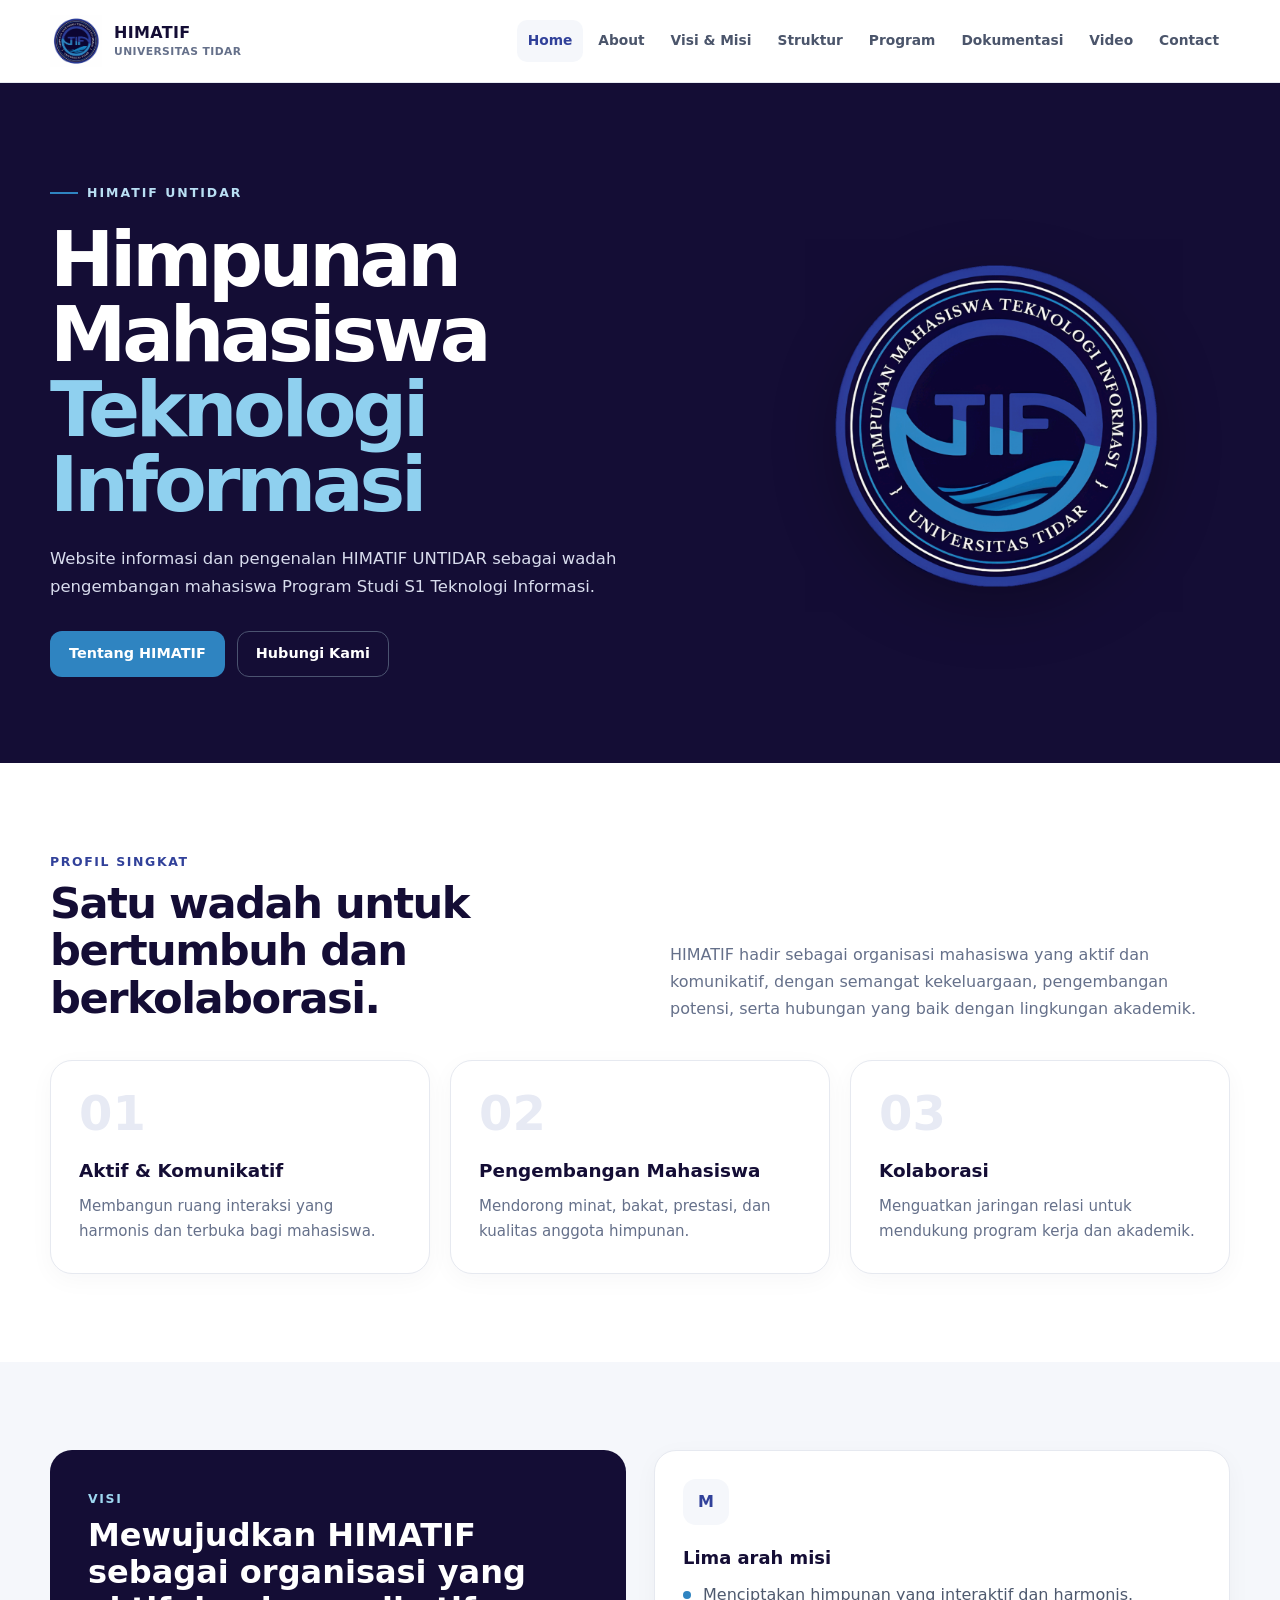
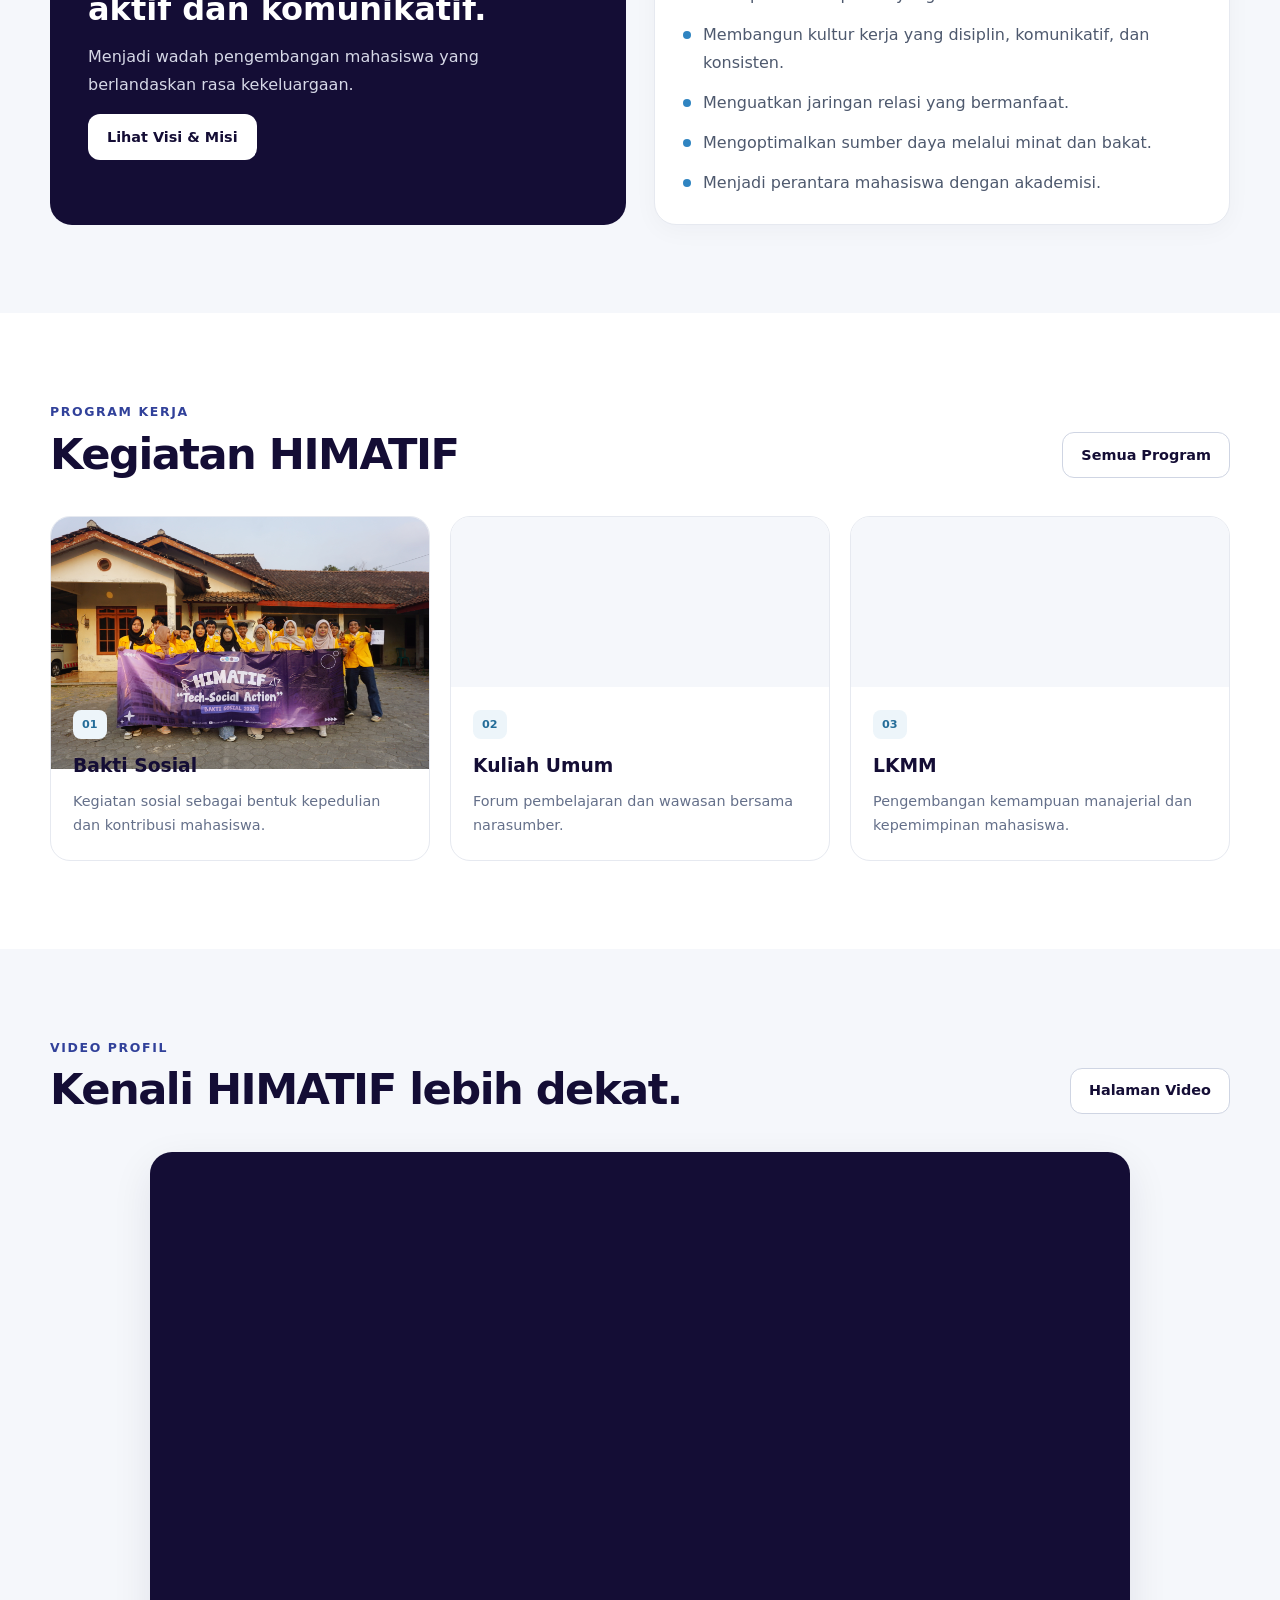
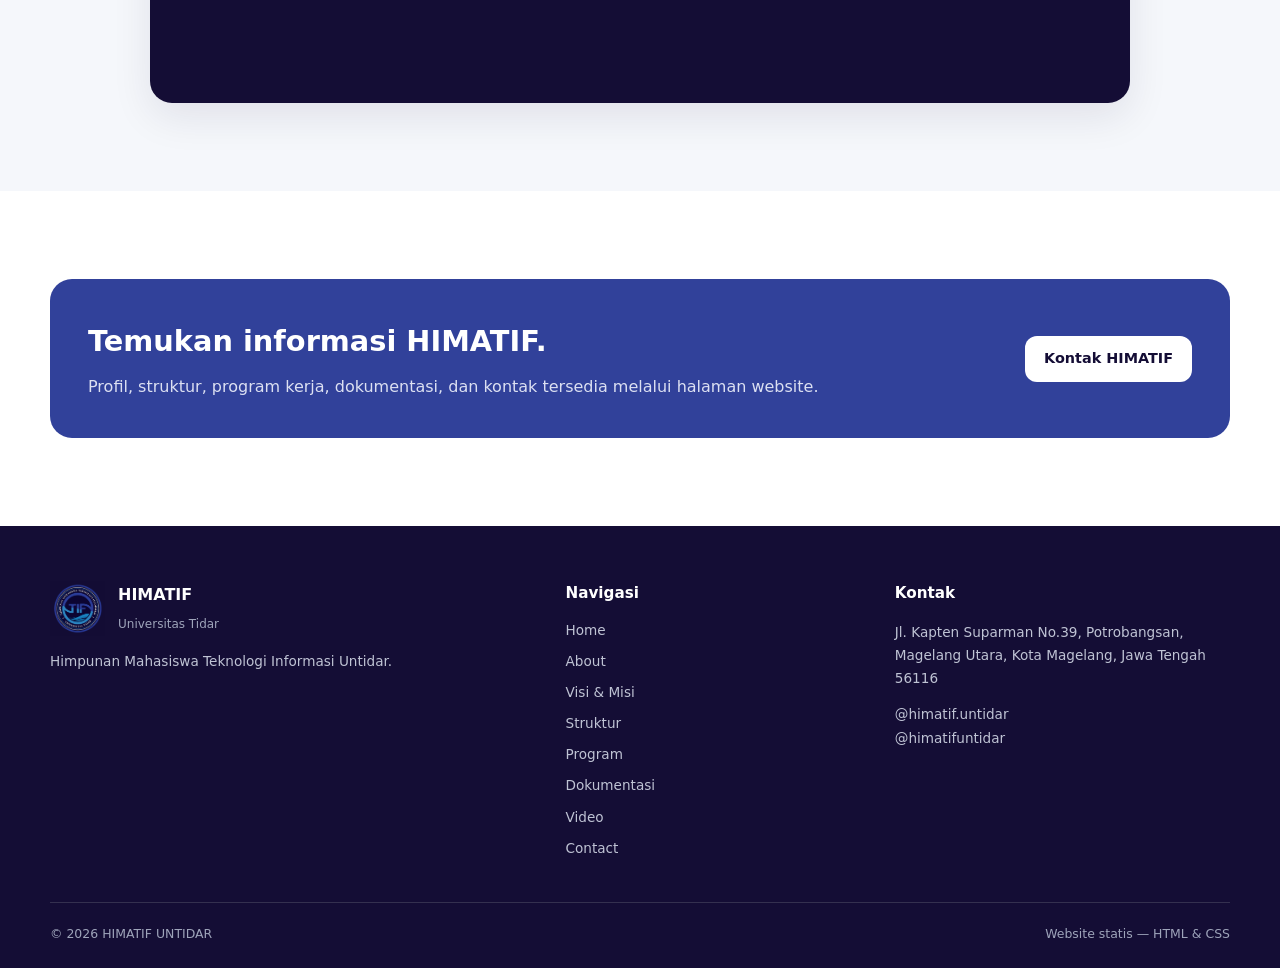
==== index.html @ 5929dac0 "first commit" ====
<!doctype html>
<html lang="id">
  <head>
    <meta charset="utf-8" />
    <meta name="viewport" content="width=device-width, initial-scale=1" />
    <meta
      name="description"
      content="HIMATIF UNTIDAR — Himpunan Mahasiswa Teknologi Informasi"
    />
    <title>HIMATIF UNTIDAR — Himpunan Mahasiswa Teknologi Informasi</title>
    <link rel="stylesheet" href="style.css" />
  </head>

  <body>
    <header class="site-header">
      <div class="container navbar">
        <a class="brand" href="index.html" aria-label="HIMATIF UNTIDAR">
          <img src="assets/img/14. LOGO HIMATIF.png" alt="Logo HIMATIF" />
          <div class="brand-title">HIMATIF<small>UNIVERSITAS TIDAR</small></div>
        </a>
        <button class="nav-toggle" type="button" aria-label="Buka navigasi">
          MENU
        </button>
        <nav class="nav" aria-label="Navigasi utama">
          <a class="active" href="index.html">Home</a>
          <a class="" href="about.html">About</a>
          <a class="" href="visi-misi.html">Visi & Misi</a>
          <a class="" href="struktur.html">Struktur</a>
          <a class="" href="program.html">Program</a>
          <a class="" href="dokumentasi.html">Dokumentasi</a>
          <a class="" href="video.html">Video</a>
          <a class="" href="contact.html">Contact</a>
        </nav>
      </div>
    </header>
    <main>
      <section class="hero">
        <div class="container hero-grid">
          <div>
            <div class="eyebrow">HIMATIF UNTIDAR</div>
            <h1>Himpunan Mahasiswa <span>Teknologi Informasi</span></h1>
            <p>
              Website informasi dan pengenalan HIMATIF UNTIDAR sebagai wadah
              pengembangan mahasiswa Program Studi S1 Teknologi Informasi.
            </p>
            <div class="hero-actions">
              <a class="btn btn-primary" href="about.html">Tentang HIMATIF</a>
              <a class="btn btn-outline-light" href="contact.html"
                >Hubungi Kami</a
              >
            </div>
          </div>
          <div class="hero-logo">
            <img
              src="assets/img/14. LOGO HIMATIF.png"
              alt="Logo HIMATIF UNTIDAR"
            />
          </div>
        </div>
      </section>

      <section class="section">
        <div class="container">
          <div class="section-head">
            <div>
              <div class="kicker">Profil Singkat</div>
              <h2>Satu wadah untuk bertumbuh dan berkolaborasi.</h2>
            </div>
            <p>
              HIMATIF hadir sebagai organisasi mahasiswa yang aktif dan
              komunikatif, dengan semangat kekeluargaan, pengembangan potensi,
              serta hubungan yang baik dengan lingkungan akademik.
            </p>
          </div>
          <div class="cards">
            <article class="card number-card">
              <div class="num">01</div>
              <strong>Aktif & Komunikatif</strong>
              <p>
                Membangun ruang interaksi yang harmonis dan terbuka bagi
                mahasiswa.
              </p>
            </article>
            <article class="card number-card">
              <div class="num">02</div>
              <strong>Pengembangan Mahasiswa</strong>
              <p>
                Mendorong minat, bakat, prestasi, dan kualitas anggota himpunan.
              </p>
            </article>
            <article class="card number-card">
              <div class="num">03</div>
              <strong>Kolaborasi</strong>
              <p>
                Menguatkan jaringan relasi untuk mendukung program kerja dan
                akademik.
              </p>
            </article>
          </div>
        </div>
      </section>

      <section class="section section-alt">
        <div class="container split">
          <div class="info-panel">
            <div class="kicker" style="color: #9ed7f0">Visi</div>
            <h2>
              Mewujudkan HIMATIF sebagai organisasi yang aktif dan komunikatif.
            </h2>
            <p>
              Menjadi wadah pengembangan mahasiswa yang berlandaskan rasa
              kekeluargaan.
            </p>
            <a class="btn btn-light" href="visi-misi.html">Lihat Visi & Misi</a>
          </div>
          <div class="card">
            <div class="icon-box">M</div>
            <h3>Lima arah misi</h3>
            <ul class="list">
              <li>Menciptakan himpunan yang interaktif dan harmonis.</li>
              <li>
                Membangun kultur kerja yang disiplin, komunikatif, dan
                konsisten.
              </li>
              <li>Menguatkan jaringan relasi yang bermanfaat.</li>
              <li>Mengoptimalkan sumber daya melalui minat dan bakat.</li>
              <li>Menjadi perantara mahasiswa dengan akademisi.</li>
            </ul>
          </div>
        </div>
      </section>

      <section class="section">
        <div class="container">
          <div class="section-head">
            <div>
              <div class="kicker">Program Kerja</div>
              <h2>Kegiatan HIMATIF</h2>
            </div>
            <a class="btn btn-outline" href="program.html">Semua Program</a>
          </div>
          <div class="program-grid">
            <article class="program-card">
              <div class="thumb">
                <img src="assets/img/Bakti Sosial.JPG" alt="" />
              </div>
              <div class="content">
                <span class="tag">01</span>
                <h3>Bakti Sosial</h3>
                <p>
                  Kegiatan sosial sebagai bentuk kepedulian dan kontribusi
                  mahasiswa.
                </p>
              </div>
            </article>
            <article class="program-card">
              <div class="thumb">
                <img src="assets/img/Kuliah_Umum.HEIC" alt="" />
              </div>
              <div class="content">
                <span class="tag">02</span>
                <h3>Kuliah Umum</h3>
                <p>Forum pembelajaran dan wawasan bersama narasumber.</p>
              </div>
            </article>
            <article class="program-card">
              <div class="thumb">
                <img src="assets/img/LKMM.JPG" alt="" />
              </div>
              <div class="content">
                <span class="tag">03</span>
                <h3>LKMM</h3>
                <p>
                  Pengembangan kemampuan manajerial dan kepemimpinan mahasiswa.
                </p>
              </div>
            </article>
          </div>
        </div>
      </section>

      <section class="section section-alt">
        <div class="container">
          <div class="section-head">
            <div>
              <div class="kicker">Video Profil</div>
              <h2>Kenali HIMATIF lebih dekat.</h2>
            </div>
            <a class="btn btn-outline" href="video.html">Halaman Video</a>
          </div>
          <div class="video-wrap">
            <iframe
              src="https://www.youtube.com/embed/tk6v4YH3vF4"
              title="Video Profil HIMATIF UNTIDAR"
              allowfullscreen
              loading="lazy"
            ></iframe>
          </div>
        </div>
      </section>

      <section class="section">
        <div class="container">
          <div class="cta">
            <div>
              <h2>Temukan informasi HIMATIF.</h2>
              <p>
                Profil, struktur, program kerja, dokumentasi, dan kontak
                tersedia melalui halaman website.
              </p>
            </div>
            <a class="btn btn-light" href="contact.html">Kontak HIMATIF</a>
          </div>
        </div>
      </section>
    </main>
    <footer class="footer">
      <div class="container">
        <div class="footer-grid">
          <div>
            <div class="footer-brand">
              <img src="assets/img/14. LOGO HIMATIF.png" alt="Logo HIMATIF" />
              <div>
                <strong>HIMATIF</strong><br /><span
                  style="color: #9ea4ba; font-size: 0.75rem"
                  >Universitas Tidar</span
                >
              </div>
            </div>
            <p>Himpunan Mahasiswa Teknologi Informasi Untidar.</p>
          </div>
          <div>
            <h3>Navigasi</h3>
            <div class="footer-nav">
              <a href="index.html">Home</a><a href="about.html">About</a
              ><a href="visi-misi.html">Visi & Misi</a
              ><a href="struktur.html">Struktur</a
              ><a href="program.html">Program</a
              ><a href="dokumentasi.html">Dokumentasi</a
              ><a href="video.html">Video</a>
              <a href="contact.html">Contact</a>
            </div>
          </div>
          <div>
            <h3>Kontak</h3>
            <p>
              Jl. Kapten Suparman No.39, Potrobangsan, Magelang Utara, Kota
              Magelang, Jawa Tengah 56116
            </p>
            <p>
              <a
                href="https://instagram.com/himatif.untidar"
                target="_blank"
                rel="noopener"
                >@himatif.untidar</a
              ><br /><a
                href="https://www.youtube.com/@himatifuntidar"
                target="_blank"
                rel="noopener"
                >@himatifuntidar</a
              >
            </p>
          </div>
        </div>
        <div class="footer-bottom">
          <span>© 2026 HIMATIF UNTIDAR</span
          ><span>Website statis — HTML & CSS</span>
        </div>
      </div>
    </footer>
  </body>
</html>
---- style.css ----
:root{
  --navy:#140d35;
  --navy-2:#1b1545;
  --sapphire:#31419a;
  --magenta-blue:#5a52b3;
  --bright-blue:#2f84c1;
  --white:#ffffff;
  --ink:#172033;
  --muted:#65708a;
  --line:#e6e9f0;
  --soft:#f5f7fb;
  --radius:22px;
  --shadow:0 14px 40px rgba(20,13,53,.09);
  --max:1180px;
}
*{box-sizing:border-box}
html{scroll-behavior:smooth}
body{
  margin:0;
  font-family:Inter,ui-sans-serif,system-ui,-apple-system,BlinkMacSystemFont,"Segoe UI",sans-serif;
  color:var(--ink);
  background:var(--white);
  line-height:1.7;
}
img{max-width:100%;display:block}
a{color:inherit;text-decoration:none}
.container{width:min(var(--max),calc(100% - 40px));margin:auto}
.site-header{
  position:sticky;top:0;z-index:20;
  background:rgba(255,255,255,.97);
  border-bottom:1px solid var(--line);
}
.navbar{
  min-height:82px;display:flex;align-items:center;justify-content:space-between;gap:24px;
}
.brand{display:flex;align-items:center;gap:12px;min-width:max-content}
.brand img{width:52px;height:52px;object-fit:contain}
.brand-title{font-weight:800;letter-spacing:.02em;color:var(--navy);line-height:1.15}
.brand-title small{display:block;font-size:.67rem;font-weight:600;color:var(--muted);margin-top:3px;letter-spacing:.04em}
.nav{display:flex;align-items:center;gap:4px;flex-wrap:wrap;justify-content:flex-end}
.nav a{
  padding:9px 11px;border-radius:10px;font-size:.86rem;font-weight:650;color:#4b556b;
}
.nav a:hover,.nav a.active{background:var(--soft);color:var(--sapphire)}
.nav-toggle{display:none}
.hero{
  background:var(--navy);color:var(--white);padding:92px 0 86px;overflow:hidden;
}
.hero-grid{display:grid;grid-template-columns:1.15fr .85fr;align-items:center;gap:70px}
.eyebrow{
  display:inline-flex;align-items:center;gap:9px;
  font-size:.78rem;font-weight:800;letter-spacing:.16em;text-transform:uppercase;
  color:#b9dff4;margin-bottom:18px;
}
.eyebrow::before{content:"";width:28px;height:2px;background:var(--bright-blue)}
.hero h1{font-size:clamp(2.7rem,6vw,5.4rem);line-height:.98;margin:0 0 22px;letter-spacing:-.055em}
.hero h1 span{color:#8fd0ef}
.hero p{max-width:650px;color:#d8dced;font-size:1.03rem;margin:0 0 30px}
.hero-actions{display:flex;gap:12px;flex-wrap:wrap}
.btn{
  display:inline-flex;align-items:center;justify-content:center;gap:8px;
  min-height:46px;padding:0 18px;border-radius:12px;border:1px solid transparent;
  font-weight:750;font-size:.9rem;cursor:pointer;
}
.btn-primary{background:var(--bright-blue);color:#fff}
.btn-primary:hover{background:#2777ad}
.btn-light{background:#fff;color:var(--navy)}
.btn-outline{border-color:#cfd5e3;color:var(--navy);background:#fff}
.btn-outline-light{border-color:#4b5370;color:#fff;background:transparent}
.hero-logo{
  display:flex;justify-content:center;align-items:center;
  min-height:360px;
}
.hero-logo img{
  width:min(390px,80%);filter:drop-shadow(0 18px 30px rgba(0,0,0,.25));
}
.section{padding:88px 0}
.section-sm{padding:60px 0}
.section-alt{background:var(--soft)}
.section-head{display:flex;align-items:end;justify-content:space-between;gap:30px;margin-bottom:38px}
.section-head h2,.page-title h1{margin:0;color:var(--navy);letter-spacing:-.035em;line-height:1.1}
.section-head h2{font-size:clamp(1.8rem,4vw,2.7rem)}
.section-head p{max-width:560px;color:var(--muted);margin:0}
.kicker{color:var(--sapphire);font-weight:800;font-size:.78rem;text-transform:uppercase;letter-spacing:.13em;margin-bottom:8px}
.page-hero{padding:72px 0 64px;background:var(--soft);border-bottom:1px solid var(--line)}
.page-title{max-width:780px}
.page-title h1{font-size:clamp(2.4rem,5vw,4rem)}
.page-title p{color:var(--muted);font-size:1rem;margin:18px 0 0}
.cards{display:grid;grid-template-columns:repeat(3,1fr);gap:20px}
.card{
  border:1px solid var(--line);border-radius:var(--radius);background:#fff;
  padding:28px;box-shadow:0 6px 25px rgba(20,13,53,.035);
}
.card h3{margin:0 0 8px;color:var(--navy);font-size:1.12rem}
.card p{margin:0;color:var(--muted);font-size:.94rem}
.number-card{position:relative;overflow:hidden}
.number-card .num{
  font-size:3rem;line-height:1;font-weight:900;color:#e7eaf4;margin-bottom:18px;
}
.number-card strong{display:block;font-size:1.15rem;color:var(--navy);margin-bottom:7px}
.icon-box{
  width:46px;height:46px;border-radius:13px;display:grid;place-items:center;
  background:var(--soft);color:var(--sapphire);font-weight:900;margin-bottom:18px;
}
.split{display:grid;grid-template-columns:1fr 1fr;gap:28px;align-items:stretch}
.info-panel{
  background:var(--navy);color:#fff;border-radius:var(--radius);padding:38px;
}
.info-panel h2{margin:0 0 14px;font-size:2rem;line-height:1.15}
.info-panel p{color:#d6d8e7}
.quote{
  border-left:4px solid var(--bright-blue);padding:18px 20px;background:var(--soft);
  border-radius:0 14px 14px 0;color:var(--navy);font-size:1.12rem;font-weight:650;
}
.list{margin:0;padding:0;list-style:none;display:grid;gap:13px}
.list li{display:flex;gap:12px;align-items:flex-start;color:#4e596e}
.list li::before{content:"";width:8px;height:8px;border-radius:50%;background:var(--bright-blue);margin-top:.62em;flex:0 0 auto}
.logo-showcase{
  display:grid;grid-template-columns:360px 1fr;gap:44px;align-items:center;
  border:1px solid var(--line);padding:38px;border-radius:var(--radius);
}
.logo-showcase .logo-wrap{background:var(--navy);border-radius:18px;padding:24px;display:grid;place-items:center}
.logo-showcase img{width:100%;max-width:300px}
.color-grid{display:grid;grid-template-columns:repeat(4,1fr);gap:14px;margin-top:24px}
.color-swatch{border:1px solid var(--line);border-radius:15px;overflow:hidden;background:#fff}
.swatch{height:75px}
.swatch-info{padding:12px 14px}
.swatch-info strong{display:block;color:var(--navy);font-size:.85rem}
.swatch-info span{font-size:.76rem;color:var(--muted)}
.structure-grid{display:grid;grid-template-columns:repeat(3,1fr);gap:20px}
.structure-card{border:1px solid var(--line);border-radius:20px;overflow:hidden;background:#fff}
.structure-card img{width:100%;aspect-ratio:1080/1350;object-fit:cover;background:var(--soft)}
.placeholder{
  aspect-ratio:1080/1350;background:var(--soft);display:grid;place-items:center;padding:25px;text-align:center;
  color:var(--muted);font-size:.88rem;
}
.structure-card .content{padding:17px 18px}
.structure-card h3{margin:0;color:var(--navy);font-size:1rem}
.structure-card p{margin:3px 0 0;color:var(--muted);font-size:.8rem}
.program-grid{display:grid;grid-template-columns:repeat(3,1fr);gap:20px}
.program-card{border:1px solid var(--line);border-radius:20px;overflow:hidden;background:#fff}
.program-card .thumb{height:170px;background:var(--soft);display:grid;place-items:center;color:#9aa3b6;font-size:.78rem}
.program-card .content{padding:22px}
.program-card .tag{display:inline-block;background:#edf5fa;color:#256d99;padding:5px 9px;border-radius:8px;font-size:.7rem;font-weight:800;margin-bottom:11px}
.program-card h3{margin:0 0 7px;color:var(--navy)}
.program-card p{margin:0;color:var(--muted);font-size:.9rem}
.gallery{columns:3 280px;column-gap:20px}
.gallery-item{break-inside:avoid;margin:0 0 20px;border:1px solid var(--line);border-radius:18px;overflow:hidden;background:#fff}
.gallery-placeholder{height:240px;background:var(--soft);display:grid;place-items:center;color:#9aa3b6;padding:20px;text-align:center}
.gallery-caption{padding:15px 17px}
.gallery-caption strong{display:block;color:var(--navy)}
.gallery-caption span{font-size:.78rem;color:var(--muted)}
.video-wrap{
  max-width:980px;margin:auto;border-radius:22px;overflow:hidden;background:var(--navy);
  aspect-ratio:16/9;box-shadow:var(--shadow)
}
.video-wrap iframe{width:100%;height:100%;border:0}
.contact-grid{display:grid;grid-template-columns:1fr 1fr;gap:20px}
.contact-item{
  border:1px solid var(--line);border-radius:18px;padding:22px;background:#fff;
}
.contact-item small{display:block;text-transform:uppercase;letter-spacing:.12em;font-weight:800;color:var(--sapphire);font-size:.68rem;margin-bottom:5px}
.contact-item strong{display:block;color:var(--navy)}
.contact-item p{margin:4px 0 0;color:var(--muted);font-size:.9rem}
.footer{background:var(--navy);color:#fff;padding:55px 0 24px}
.footer-grid{display:grid;grid-template-columns:1.25fr .75fr .9fr;gap:50px;padding-bottom:42px}
.footer-brand{display:flex;gap:13px;align-items:center;margin-bottom:14px}
.footer-brand img{width:55px;height:55px;object-fit:contain}
.footer h3{margin:0 0 12px;font-size:.95rem}
.footer p,.footer a{color:#bfc3d4;font-size:.85rem}
.footer-nav{display:grid;gap:8px}
.footer-nav a:hover{color:#fff}
.footer-bottom{border-top:1px solid #34304f;padding-top:20px;color:#9ea4ba;font-size:.78rem;display:flex;justify-content:space-between;gap:20px;flex-wrap:wrap}
.caption-note{color:var(--muted);font-size:.82rem;margin-top:15px}
.cta{
  background:var(--sapphire);color:#fff;border-radius:var(--radius);padding:38px;
  display:flex;justify-content:space-between;align-items:center;gap:25px;
}
.cta h2{margin:0;font-size:1.8rem}
.cta p{margin:7px 0 0;color:#dce0f2}
.badge{
  display:inline-block;padding:5px 9px;background:#edf0fb;color:var(--sapphire);
  border-radius:8px;font-size:.72rem;font-weight:800
}
@media (max-width:980px){
  .nav{display:grid;grid-template-columns:repeat(4,auto);position:absolute;left:20px;right:20px;top:74px;background:#fff;padding:12px;border:1px solid var(--line);border-radius:15px;box-shadow:var(--shadow);opacity:0;visibility:hidden;transform:translateY(-8px);transition:.2s}
  .nav-toggle{display:inline-flex;border:1px solid var(--line);background:#fff;color:var(--navy);border-radius:10px;padding:9px 12px;font-weight:800}
  .nav-toggle:focus + .nav{opacity:1;visibility:visible;transform:none}
  .hero-grid,.split,.logo-showcase{grid-template-columns:1fr}
  .hero-logo{min-height:260px}
  .cards,.program-grid,.structure-grid{grid-template-columns:repeat(2,1fr)}
  .footer-grid{grid-template-columns:1fr 1fr}
}
@media (max-width:640px){
  .container{width:min(var(--max),calc(100% - 28px))}
  .navbar{min-height:72px}
  .brand img{width:45px;height:45px}
  .brand-title{font-size:.9rem}
  .brand-title small{font-size:.58rem}
  .nav{left:14px;right:14px;grid-template-columns:repeat(2,1fr);top:66px}
  .nav a{text-align:center}
  .hero{padding:65px 0}
  .section{padding:65px 0}
  .section-head{display:block}
  .section-head p{margin-top:12px}
  .cards,.program-grid,.structure-grid,.contact-grid,.footer-grid,.color-grid{grid-template-columns:1fr}
  .logo-showcase{padding:22px}
  .info-panel{padding:28px}
  .cta{display:block;padding:28px}
  .cta .btn{margin-top:18px}
}
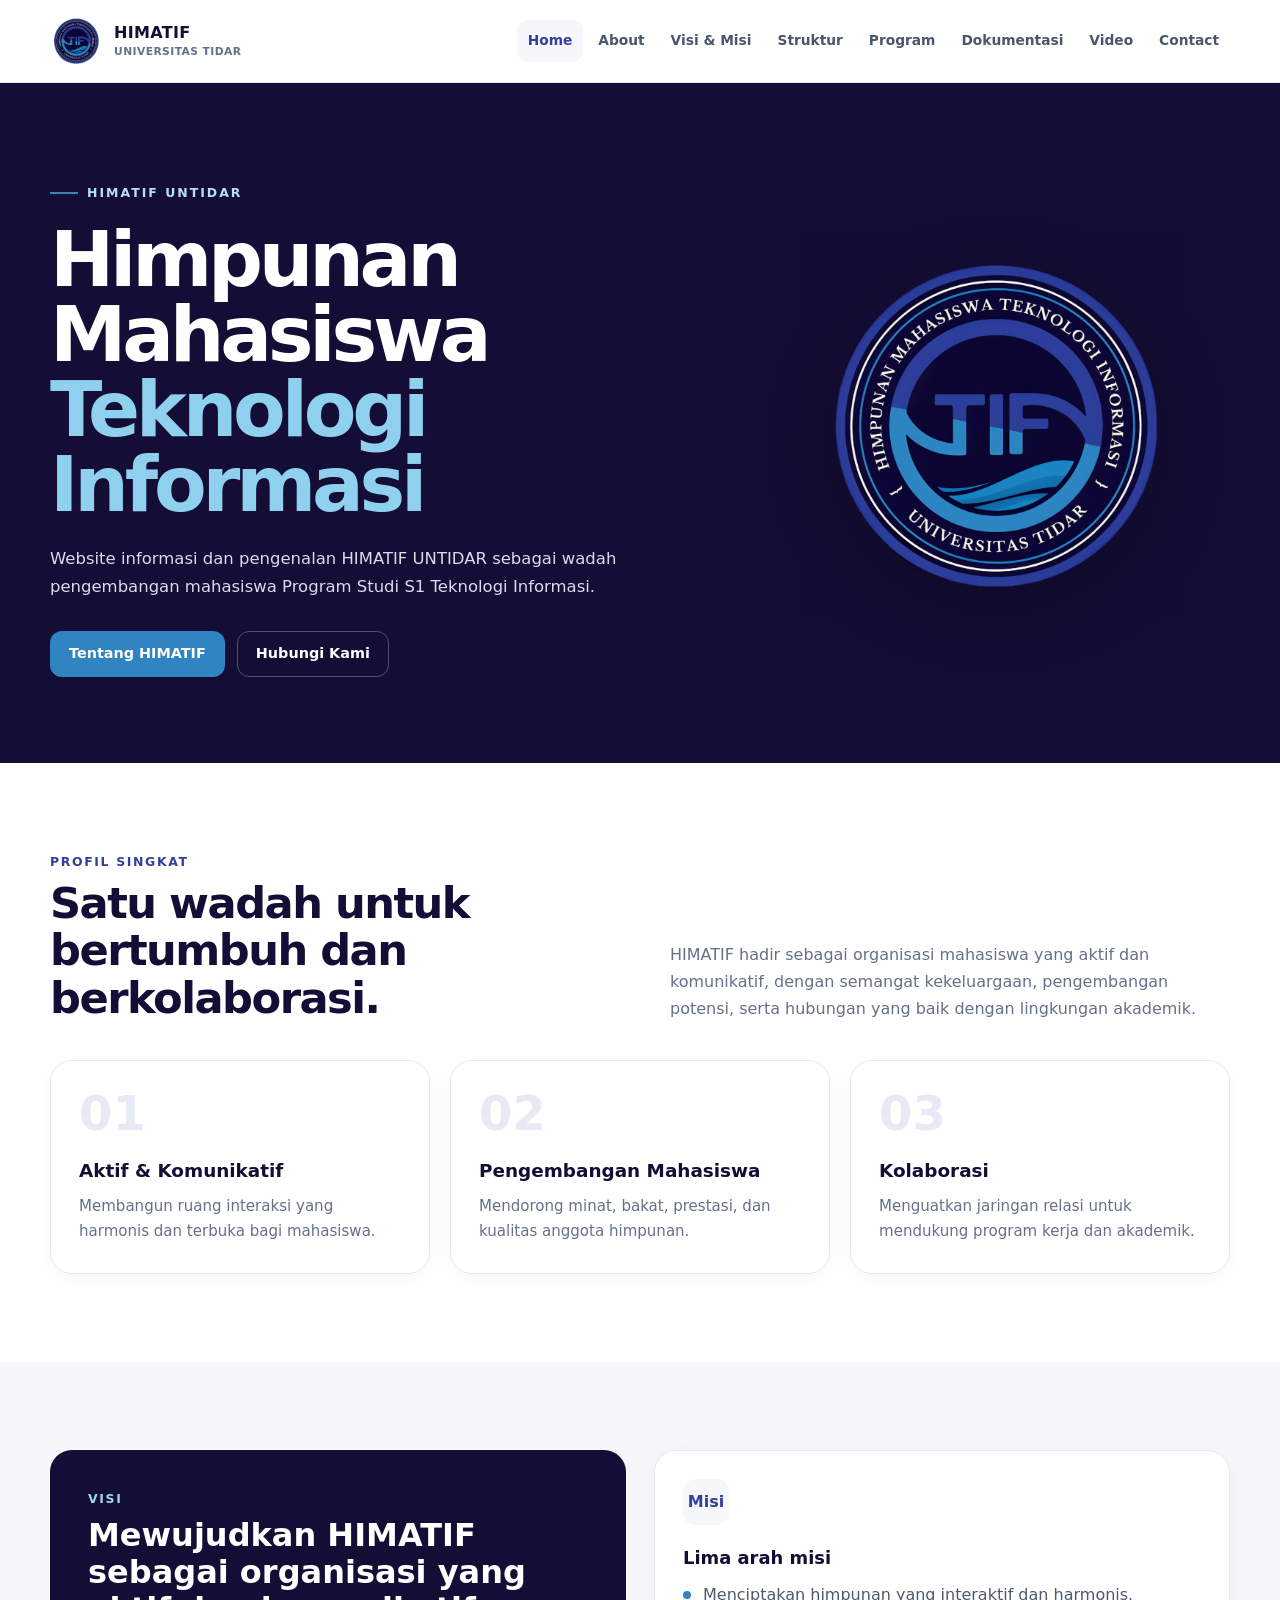
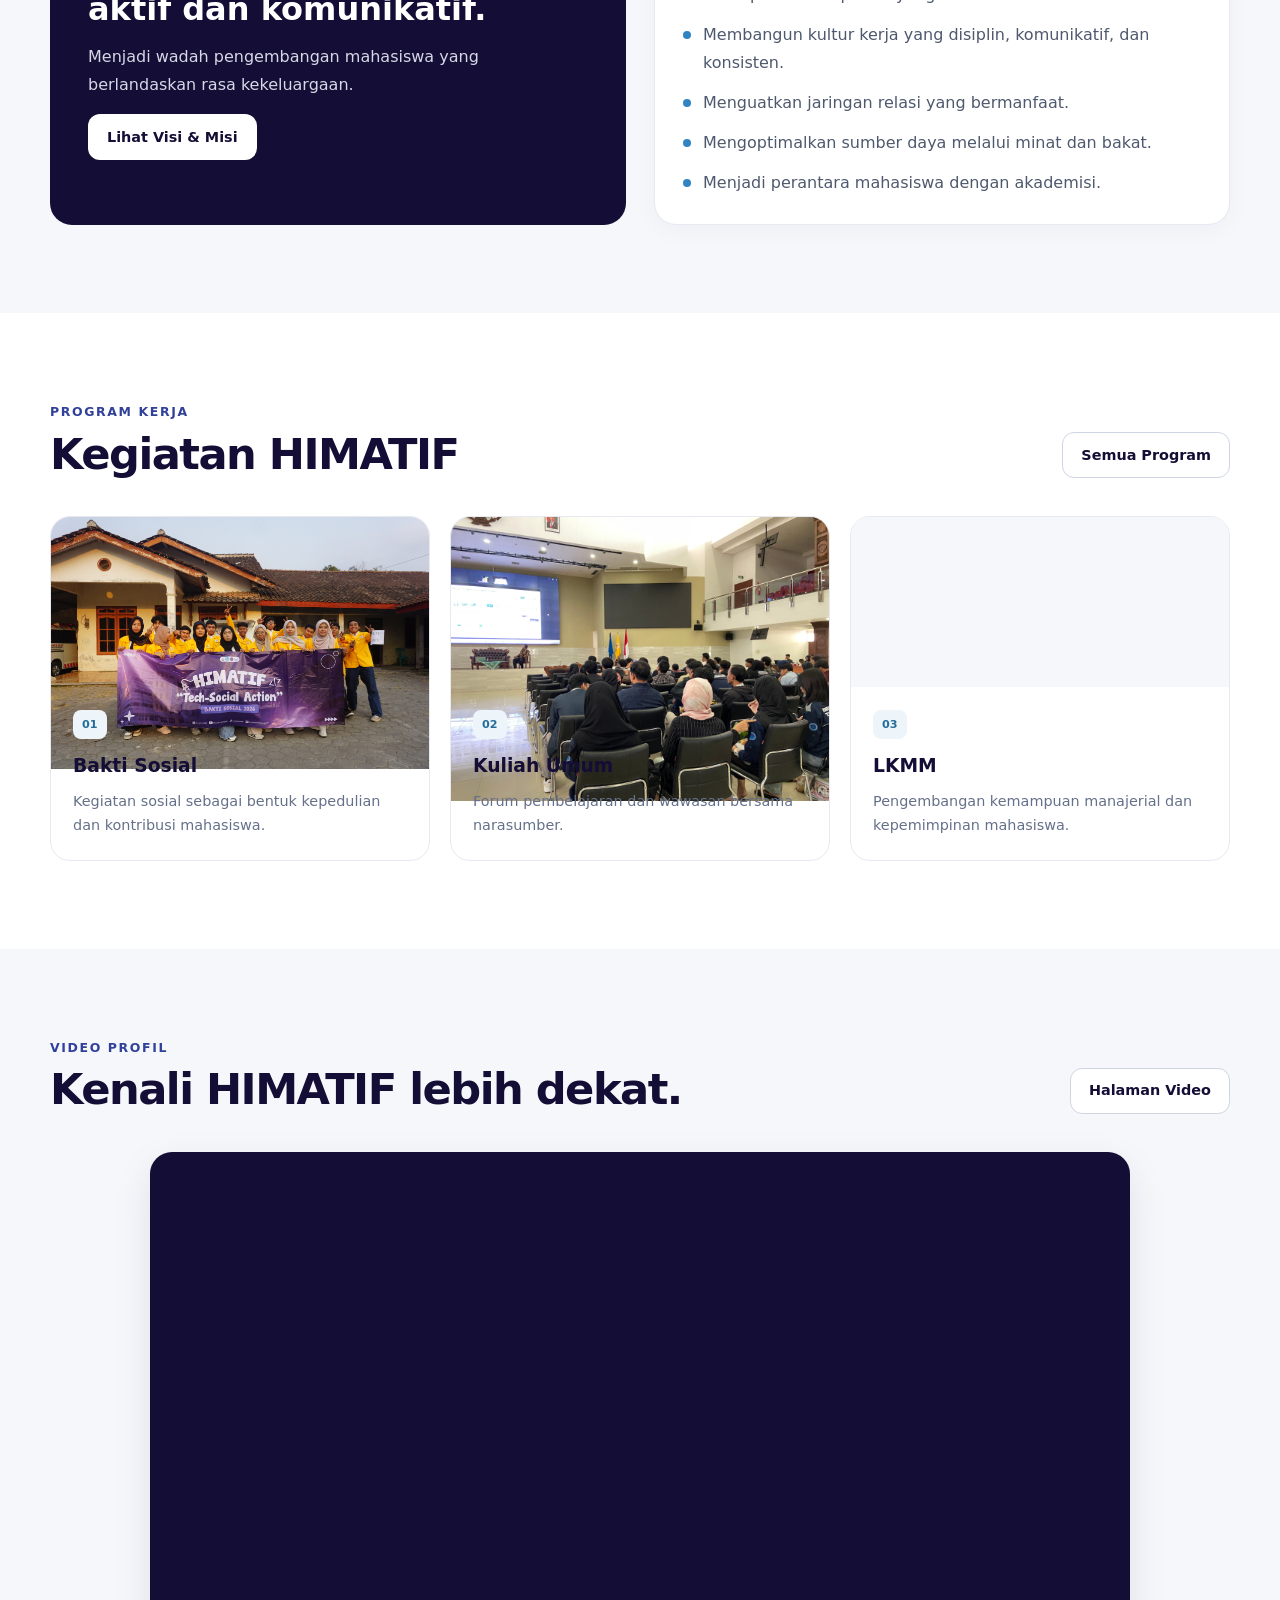
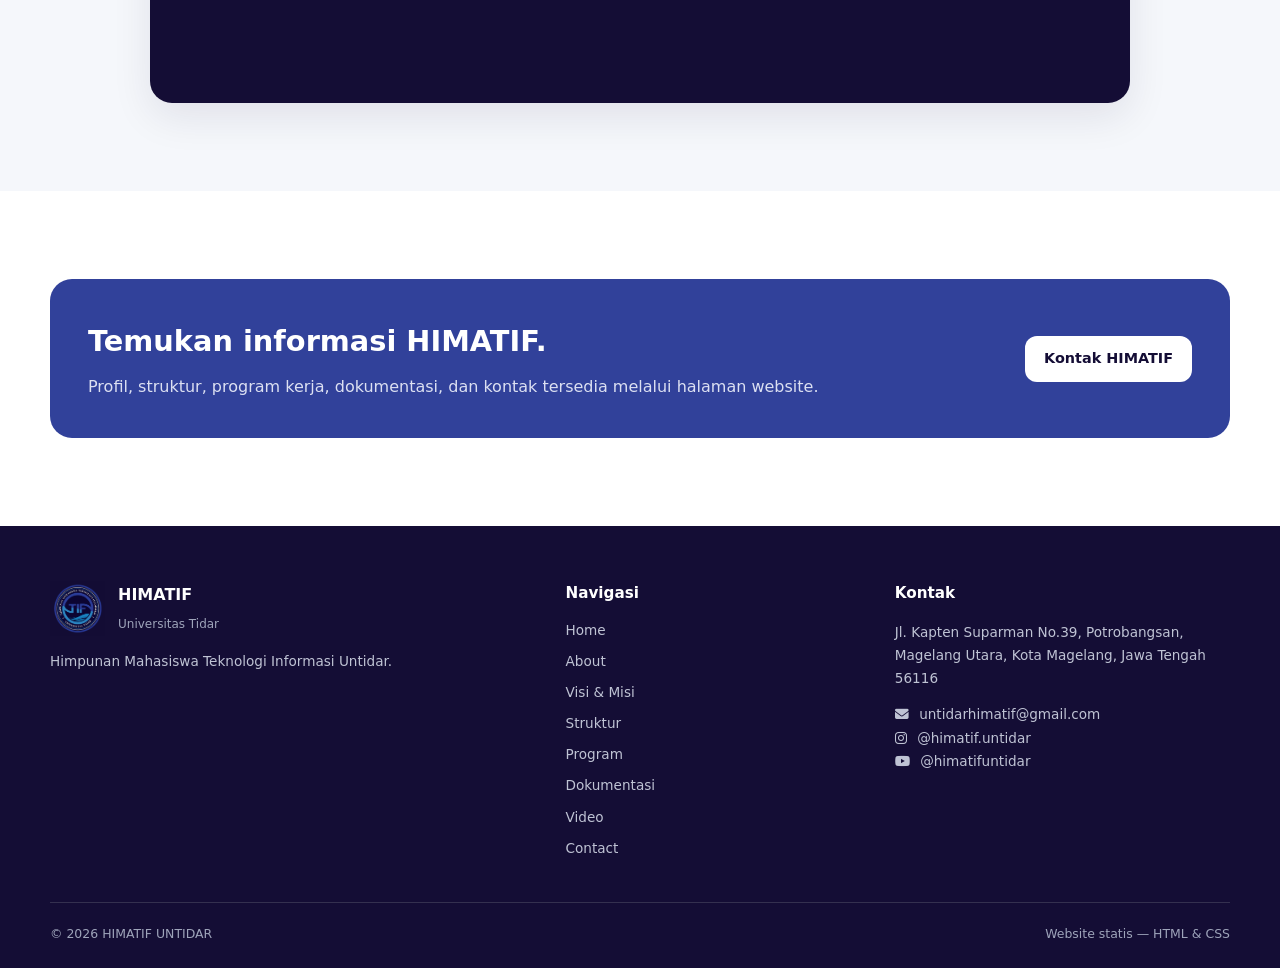
==== commit 53169a12: "mini fix" ====
--- a/index.html
+++ b/index.html
@@ -8,7 +8,11 @@
       content="HIMATIF UNTIDAR — Himpunan Mahasiswa Teknologi Informasi"
     />
     <title>HIMATIF UNTIDAR — Himpunan Mahasiswa Teknologi Informasi</title>
-    <link rel="stylesheet" href="style.css" />
+    <link
+      rel="stylesheet"
+      href="https://cdnjs.cloudflare.com/ajax/libs/font-awesome/6.5.1/css/all.min.css"
+    />
+    <link rel="stylesheet" href="assets/css/style.css" />
   </head>
 
   <body>
@@ -114,7 +118,7 @@
             <a class="btn btn-light" href="visi-misi.html">Lihat Visi & Misi</a>
           </div>
           <div class="card">
-            <div class="icon-box">M</div>
+            <div class="icon-box">Misi</div>
             <h3>Lima arah misi</h3>
             <ul class="list">
               <li>Menciptakan himpunan yang interaktif dan harmonis.</li>
@@ -155,7 +159,7 @@
             </article>
             <article class="program-card">
               <div class="thumb">
-                <img src="assets/img/Kuliah_Umum.HEIC" alt="" />
+                <img src="assets/img/Kuliah_Umum.jpg" alt="" />
               </div>
               <div class="content">
                 <span class="tag">02</span>
@@ -248,17 +252,25 @@
               Magelang, Jawa Tengah 56116
             </p>
             <p>
+              <a href="mailto:untidarhimatif@gmail.com">
+                <i class="fa-solid fa-envelope"></i> untidarhimatif@gmail.com
+              </a>
+              <br />
               <a
                 href="https://instagram.com/himatif.untidar"
                 target="_blank"
                 rel="noopener"
-                >@himatif.untidar</a
-              ><br /><a
+              >
+                <i class="fa-brands fa-instagram"></i> @himatif.untidar
+              </a>
+              <br />
+              <a
                 href="https://www.youtube.com/@himatifuntidar"
                 target="_blank"
                 rel="noopener"
-                >@himatifuntidar</a
               >
+                <i class="fa-brands fa-youtube"></i> @himatifuntidar
+              </a>
             </p>
           </div>
         </div>
--- a/assets/css/style.css
+++ b/assets/css/style.css
@@ -0,0 +1,865 @@
+:root {
+  --navy: #140d35;
+  --navy-2: #1b1545;
+  --sapphire: #31419a;
+  --magenta-blue: #5a52b3;
+  --bright-blue: #2f84c1;
+  --white: #ffffff;
+  --ink: #172033;
+  --muted: #65708a;
+  --line: #e6e9f0;
+  --soft: #f5f7fb;
+  --radius: 22px;
+  --shadow: 0 14px 40px rgba(20, 13, 53, 0.09);
+  --max: 1180px;
+}
+
+* {
+  box-sizing: border-box;
+}
+
+html {
+  scroll-behavior: smooth;
+}
+
+body {
+  margin: 0;
+  font-family:
+    Inter,
+    ui-sans-serif,
+    system-ui,
+    -apple-system,
+    BlinkMacSystemFont,
+    "Segoe UI",
+    sans-serif;
+  color: var(--ink);
+  background: var(--white);
+  line-height: 1.7;
+}
+
+img {
+  max-width: 100%;
+  display: block;
+}
+
+a {
+  color: inherit;
+  text-decoration: none;
+}
+
+p a i {
+  margin-right: 6px;
+}
+
+.container {
+  width: min(var(--max), calc(100% - 40px));
+  margin: auto;
+}
+
+.site-header {
+  position: sticky;
+  top: 0;
+  z-index: 20;
+  background: rgba(255, 255, 255, 0.97);
+  border-bottom: 1px solid var(--line);
+}
+
+.navbar {
+  min-height: 82px;
+  display: flex;
+  align-items: center;
+  justify-content: space-between;
+  gap: 24px;
+}
+
+.brand {
+  display: flex;
+  align-items: center;
+  gap: 12px;
+  min-width: max-content;
+}
+
+.brand img {
+  width: 52px;
+  height: 52px;
+  object-fit: contain;
+}
+
+.brand-title {
+  font-weight: 800;
+  letter-spacing: 0.02em;
+  color: var(--navy);
+  line-height: 1.15;
+}
+
+.brand-title small {
+  display: block;
+  font-size: 0.67rem;
+  font-weight: 600;
+  color: var(--muted);
+  margin-top: 3px;
+  letter-spacing: 0.04em;
+}
+
+.nav {
+  display: flex;
+  align-items: center;
+  gap: 4px;
+  flex-wrap: wrap;
+  justify-content: flex-end;
+}
+
+.nav a {
+  padding: 9px 11px;
+  border-radius: 10px;
+  font-size: 0.86rem;
+  font-weight: 650;
+  color: #4b556b;
+}
+
+.nav a:hover,
+.nav a.active {
+  background: var(--soft);
+  color: var(--sapphire);
+}
+
+.nav-toggle {
+  display: none;
+}
+
+.hero {
+  background: var(--navy);
+  color: var(--white);
+  padding: 92px 0 86px;
+  overflow: hidden;
+}
+
+.hero-grid {
+  display: grid;
+  grid-template-columns: 1.15fr 0.85fr;
+  align-items: center;
+  gap: 70px;
+}
+
+.eyebrow {
+  display: inline-flex;
+  align-items: center;
+  gap: 9px;
+  font-size: 0.78rem;
+  font-weight: 800;
+  letter-spacing: 0.16em;
+  text-transform: uppercase;
+  color: #b9dff4;
+  margin-bottom: 18px;
+}
+
+.eyebrow::before {
+  content: "";
+  width: 28px;
+  height: 2px;
+  background: var(--bright-blue);
+}
+
+.hero h1 {
+  font-size: clamp(2.7rem, 6vw, 5.4rem);
+  line-height: 0.98;
+  margin: 0 0 22px;
+  letter-spacing: -0.055em;
+}
+
+.hero h1 span {
+  color: #8fd0ef;
+}
+
+.hero p {
+  max-width: 650px;
+  color: #d8dced;
+  font-size: 1.03rem;
+  margin: 0 0 30px;
+}
+
+.hero-actions {
+  display: flex;
+  gap: 12px;
+  flex-wrap: wrap;
+}
+
+.btn {
+  display: inline-flex;
+  align-items: center;
+  justify-content: center;
+  gap: 8px;
+  min-height: 46px;
+  padding: 0 18px;
+  border-radius: 12px;
+  border: 1px solid transparent;
+  font-weight: 750;
+  font-size: 0.9rem;
+  cursor: pointer;
+}
+
+.btn-primary {
+  background: var(--bright-blue);
+  color: #fff;
+}
+
+.btn-primary:hover {
+  background: #2777ad;
+}
+
+.btn-light {
+  background: #fff;
+  color: var(--navy);
+}
+
+.btn-outline {
+  border-color: #cfd5e3;
+  color: var(--navy);
+  background: #fff;
+}
+
+.btn-outline-light {
+  border-color: #4b5370;
+  color: #fff;
+  background: transparent;
+}
+
+.hero-logo {
+  display: flex;
+  justify-content: center;
+  align-items: center;
+  min-height: 360px;
+}
+
+.hero-logo img {
+  width: min(390px, 80%);
+  filter: drop-shadow(0 18px 30px rgba(0, 0, 0, 0.25));
+}
+
+.section {
+  padding: 88px 0;
+}
+
+.section-sm {
+  padding: 60px 0;
+}
+
+.section-alt {
+  background: var(--soft);
+}
+
+.section-head {
+  display: flex;
+  align-items: end;
+  justify-content: space-between;
+  gap: 30px;
+  margin-bottom: 38px;
+}
+
+.section-head h2,
+.page-title h1 {
+  margin: 0;
+  color: var(--navy);
+  letter-spacing: -0.035em;
+  line-height: 1.1;
+}
+
+.section-head h2 {
+  font-size: clamp(1.8rem, 4vw, 2.7rem);
+}
+
+.section-head p {
+  max-width: 560px;
+  color: var(--muted);
+  margin: 0;
+}
+
+.kicker {
+  color: var(--sapphire);
+  font-weight: 800;
+  font-size: 0.78rem;
+  text-transform: uppercase;
+  letter-spacing: 0.13em;
+  margin-bottom: 8px;
+}
+
+.page-hero {
+  padding: 72px 0 64px;
+  background: var(--soft);
+  border-bottom: 1px solid var(--line);
+}
+
+.page-title {
+  max-width: 780px;
+}
+
+.page-title h1 {
+  font-size: clamp(2.4rem, 5vw, 4rem);
+}
+
+.page-title p {
+  color: var(--muted);
+  font-size: 1rem;
+  margin: 18px 0 0;
+}
+
+.cards {
+  display: grid;
+  grid-template-columns: repeat(3, 1fr);
+  gap: 20px;
+}
+
+.card {
+  border: 1px solid var(--line);
+  border-radius: var(--radius);
+  background: #fff;
+  padding: 28px;
+  box-shadow: 0 6px 25px rgba(20, 13, 53, 0.035);
+}
+
+.card h3 {
+  margin: 0 0 8px;
+  color: var(--navy);
+  font-size: 1.12rem;
+}
+
+.card p {
+  margin: 0;
+  color: var(--muted);
+  font-size: 0.94rem;
+}
+
+.number-card {
+  position: relative;
+  overflow: hidden;
+}
+
+.number-card .num {
+  font-size: 3rem;
+  line-height: 1;
+  font-weight: 900;
+  color: #e7eaf4;
+  margin-bottom: 18px;
+}
+
+.number-card strong {
+  display: block;
+  font-size: 1.15rem;
+  color: var(--navy);
+  margin-bottom: 7px;
+}
+
+.icon-box {
+  width: 46px;
+  height: 46px;
+  border-radius: 13px;
+  display: grid;
+  place-items: center;
+  background: var(--soft);
+  color: var(--sapphire);
+  font-weight: 900;
+  margin-bottom: 18px;
+}
+
+.split {
+  display: grid;
+  grid-template-columns: 1fr 1fr;
+  gap: 28px;
+  align-items: stretch;
+}
+
+.info-panel {
+  background: var(--navy);
+  color: #fff;
+  border-radius: var(--radius);
+  padding: 38px;
+}
+
+.info-panel h2 {
+  margin: 0 0 14px;
+  font-size: 2rem;
+  line-height: 1.15;
+}
+
+.info-panel p {
+  color: #d6d8e7;
+}
+
+.quote {
+  border-left: 4px solid var(--bright-blue);
+  padding: 18px 20px;
+  background: var(--soft);
+  border-radius: 0 14px 14px 0;
+  color: var(--navy);
+  font-size: 1.12rem;
+  font-weight: 650;
+}
+
+.list {
+  margin: 0;
+  padding: 0;
+  list-style: none;
+  display: grid;
+  gap: 13px;
+}
+
+.list li {
+  display: flex;
+  gap: 12px;
+  align-items: flex-start;
+  color: #4e596e;
+}
+
+.list li::before {
+  content: "";
+  width: 8px;
+  height: 8px;
+  border-radius: 50%;
+  background: var(--bright-blue);
+  margin-top: 0.62em;
+  flex: 0 0 auto;
+}
+
+.logo-showcase {
+  display: grid;
+  grid-template-columns: 360px 1fr;
+  gap: 44px;
+  align-items: center;
+  border: 1px solid var(--line);
+  padding: 38px;
+  border-radius: var(--radius);
+}
+
+.logo-showcase .logo-wrap {
+  background: var(--navy);
+  border-radius: 18px;
+  padding: 24px;
+  display: grid;
+  place-items: center;
+}
+
+.logo-showcase img {
+  width: 100%;
+  max-width: 300px;
+}
+
+.color-grid {
+  display: grid;
+  grid-template-columns: repeat(4, 1fr);
+  gap: 14px;
+  margin-top: 24px;
+}
+
+.color-swatch {
+  border: 1px solid var(--line);
+  border-radius: 15px;
+  overflow: hidden;
+  background: #fff;
+}
+
+.swatch {
+  height: 75px;
+}
+
+.swatch-info {
+  padding: 12px 14px;
+}
+
+.swatch-info strong {
+  display: block;
+  color: var(--navy);
+  font-size: 0.85rem;
+}
+
+.swatch-info span {
+  font-size: 0.76rem;
+  color: var(--muted);
+}
+
+.structure-grid {
+  display: grid;
+  grid-template-columns: repeat(3, 1fr);
+  gap: 20px;
+}
+
+.structure-card {
+  border: 1px solid var(--line);
+  border-radius: 20px;
+  overflow: hidden;
+  background: #fff;
+}
+
+.structure-card img {
+  width: 100%;
+  aspect-ratio: 1080/1350;
+  object-fit: cover;
+  background: var(--soft);
+}
+
+.placeholder {
+  aspect-ratio: 1080/1350;
+  background: var(--soft);
+  display: grid;
+  place-items: center;
+  padding: 25px;
+  text-align: center;
+  color: var(--muted);
+  font-size: 0.88rem;
+}
+
+.structure-card .content {
+  padding: 17px 18px;
+}
+
+.structure-card h3 {
+  margin: 0;
+  color: var(--navy);
+  font-size: 1rem;
+}
+
+.structure-card p {
+  margin: 3px 0 0;
+  color: var(--muted);
+  font-size: 0.8rem;
+}
+
+.program-grid {
+  display: grid;
+  grid-template-columns: repeat(3, 1fr);
+  gap: 20px;
+}
+
+.program-card {
+  border: 1px solid var(--line);
+  border-radius: 20px;
+  overflow: hidden;
+  background: #fff;
+}
+
+.program-card .thumb {
+  height: 170px;
+  background: var(--soft);
+  display: grid;
+  place-items: center;
+  color: #9aa3b6;
+  font-size: 0.78rem;
+}
+
+.program-card .content {
+  padding: 22px;
+}
+
+.program-card .tag {
+  display: inline-block;
+  background: #edf5fa;
+  color: #256d99;
+  padding: 5px 9px;
+  border-radius: 8px;
+  font-size: 0.7rem;
+  font-weight: 800;
+  margin-bottom: 11px;
+}
+
+.program-card h3 {
+  margin: 0 0 7px;
+  color: var(--navy);
+}
+
+.program-card p {
+  margin: 0;
+  color: var(--muted);
+  font-size: 0.9rem;
+}
+
+.gallery {
+  columns: 3 280px;
+  column-gap: 20px;
+}
+
+.gallery-item {
+  break-inside: avoid;
+  margin: 0 0 20px;
+  border: 1px solid var(--line);
+  border-radius: 18px;
+  overflow: hidden;
+  background: #fff;
+}
+
+.gallery-placeholder {
+  height: 240px;
+  background: var(--soft);
+  display: grid;
+  place-items: center;
+  color: #9aa3b6;
+  padding: 20px;
+  text-align: center;
+}
+
+.gallery-caption {
+  padding: 15px 17px;
+}
+
+.gallery-caption strong {
+  display: block;
+  color: var(--navy);
+}
+
+.gallery-caption span {
+  font-size: 0.78rem;
+  color: var(--muted);
+}
+
+.video-wrap {
+  max-width: 980px;
+  margin: auto;
+  border-radius: 22px;
+  overflow: hidden;
+  background: var(--navy);
+  aspect-ratio: 16/9;
+  box-shadow: var(--shadow);
+}
+
+.video-wrap iframe {
+  width: 100%;
+  height: 100%;
+  border: 0;
+}
+
+.contact-grid {
+  display: grid;
+  grid-template-columns: 1fr 1fr;
+  gap: 20px;
+}
+
+.contact-item {
+  border: 1px solid var(--line);
+  border-radius: 18px;
+  padding: 22px;
+  background: #fff;
+}
+
+.contact-item small {
+  display: block;
+  text-transform: uppercase;
+  letter-spacing: 0.12em;
+  font-weight: 800;
+  color: var(--sapphire);
+  font-size: 0.68rem;
+  margin-bottom: 5px;
+}
+
+.contact-item strong {
+  display: block;
+  color: var(--navy);
+}
+
+.contact-item p {
+  margin: 4px 0 0;
+  color: var(--muted);
+  font-size: 0.9rem;
+}
+
+.footer {
+  background: var(--navy);
+  color: #fff;
+  padding: 55px 0 24px;
+}
+
+.footer-grid {
+  display: grid;
+  grid-template-columns: 1.25fr 0.75fr 0.9fr;
+  gap: 50px;
+  padding-bottom: 42px;
+}
+
+.footer-brand {
+  display: flex;
+  gap: 13px;
+  align-items: center;
+  margin-bottom: 14px;
+}
+
+.footer-brand img {
+  width: 55px;
+  height: 55px;
+  object-fit: contain;
+}
+
+.footer h3 {
+  margin: 0 0 12px;
+  font-size: 0.95rem;
+}
+
+.footer p,
+.footer a {
+  color: #bfc3d4;
+  font-size: 0.85rem;
+}
+
+.footer-nav {
+  display: grid;
+  gap: 8px;
+}
+
+.footer-nav a:hover {
+  color: #fff;
+}
+
+.footer-bottom {
+  border-top: 1px solid #34304f;
+  padding-top: 20px;
+  color: #9ea4ba;
+  font-size: 0.78rem;
+  display: flex;
+  justify-content: space-between;
+  gap: 20px;
+  flex-wrap: wrap;
+}
+
+.caption-note {
+  color: var(--muted);
+  font-size: 0.82rem;
+  margin-top: 15px;
+}
+
+.cta {
+  background: var(--sapphire);
+  color: #fff;
+  border-radius: var(--radius);
+  padding: 38px;
+  display: flex;
+  justify-content: space-between;
+  align-items: center;
+  gap: 25px;
+}
+
+.cta h2 {
+  margin: 0;
+  font-size: 1.8rem;
+}
+
+.cta p {
+  margin: 7px 0 0;
+  color: #dce0f2;
+}
+
+.badge {
+  display: inline-block;
+  padding: 5px 9px;
+  background: #edf0fb;
+  color: var(--sapphire);
+  border-radius: 8px;
+  font-size: 0.72rem;
+  font-weight: 800;
+}
+
+@media (max-width: 980px) {
+  .nav {
+    display: grid;
+    grid-template-columns: repeat(4, auto);
+    position: absolute;
+    left: 20px;
+    right: 20px;
+    top: 74px;
+    background: #fff;
+    padding: 12px;
+    border: 1px solid var(--line);
+    border-radius: 15px;
+    box-shadow: var(--shadow);
+    opacity: 0;
+    visibility: hidden;
+    transform: translateY(-8px);
+    transition: 0.2s;
+  }
+  .nav-toggle {
+    display: inline-flex;
+    border: 1px solid var(--line);
+    background: #fff;
+    color: var(--navy);
+    border-radius: 10px;
+    padding: 9px 12px;
+    font-weight: 800;
+  }
+  .nav-toggle:focus + .nav {
+    opacity: 1;
+    visibility: visible;
+    transform: none;
+  }
+  .hero-grid,
+  .split,
+  .logo-showcase {
+    grid-template-columns: 1fr;
+  }
+  .hero-logo {
+    min-height: 260px;
+  }
+  .cards,
+  .program-grid,
+  .structure-grid {
+    grid-template-columns: repeat(2, 1fr);
+  }
+  .footer-grid {
+    grid-template-columns: 1fr 1fr;
+  }
+}
+
+@media (max-width: 640px) {
+  .container {
+    width: min(var(--max), calc(100% - 28px));
+  }
+  .navbar {
+    min-height: 72px;
+  }
+  .brand img {
+    width: 45px;
+    height: 45px;
+  }
+  .brand-title {
+    font-size: 0.9rem;
+  }
+  .brand-title small {
+    font-size: 0.58rem;
+  }
+  .nav {
+    left: 14px;
+    right: 14px;
+    grid-template-columns: repeat(2, 1fr);
+    top: 66px;
+  }
+  .nav a {
+    text-align: center;
+  }
+  .hero {
+    padding: 65px 0;
+  }
+  .section {
+    padding: 65px 0;
+  }
+  .section-head {
+    display: block;
+  }
+  .section-head p {
+    margin-top: 12px;
+  }
+  .cards,
+  .program-grid,
+  .structure-grid,
+  .contact-grid,
+  .footer-grid,
+  .color-grid {
+    grid-template-columns: 1fr;
+  }
+  .logo-showcase {
+    padding: 22px;
+  }
+  .info-panel {
+    padding: 28px;
+  }
+  .cta {
+    display: block;
+    padding: 28px;
+  }
+  .cta .btn {
+    margin-top: 18px;
+  }
+}
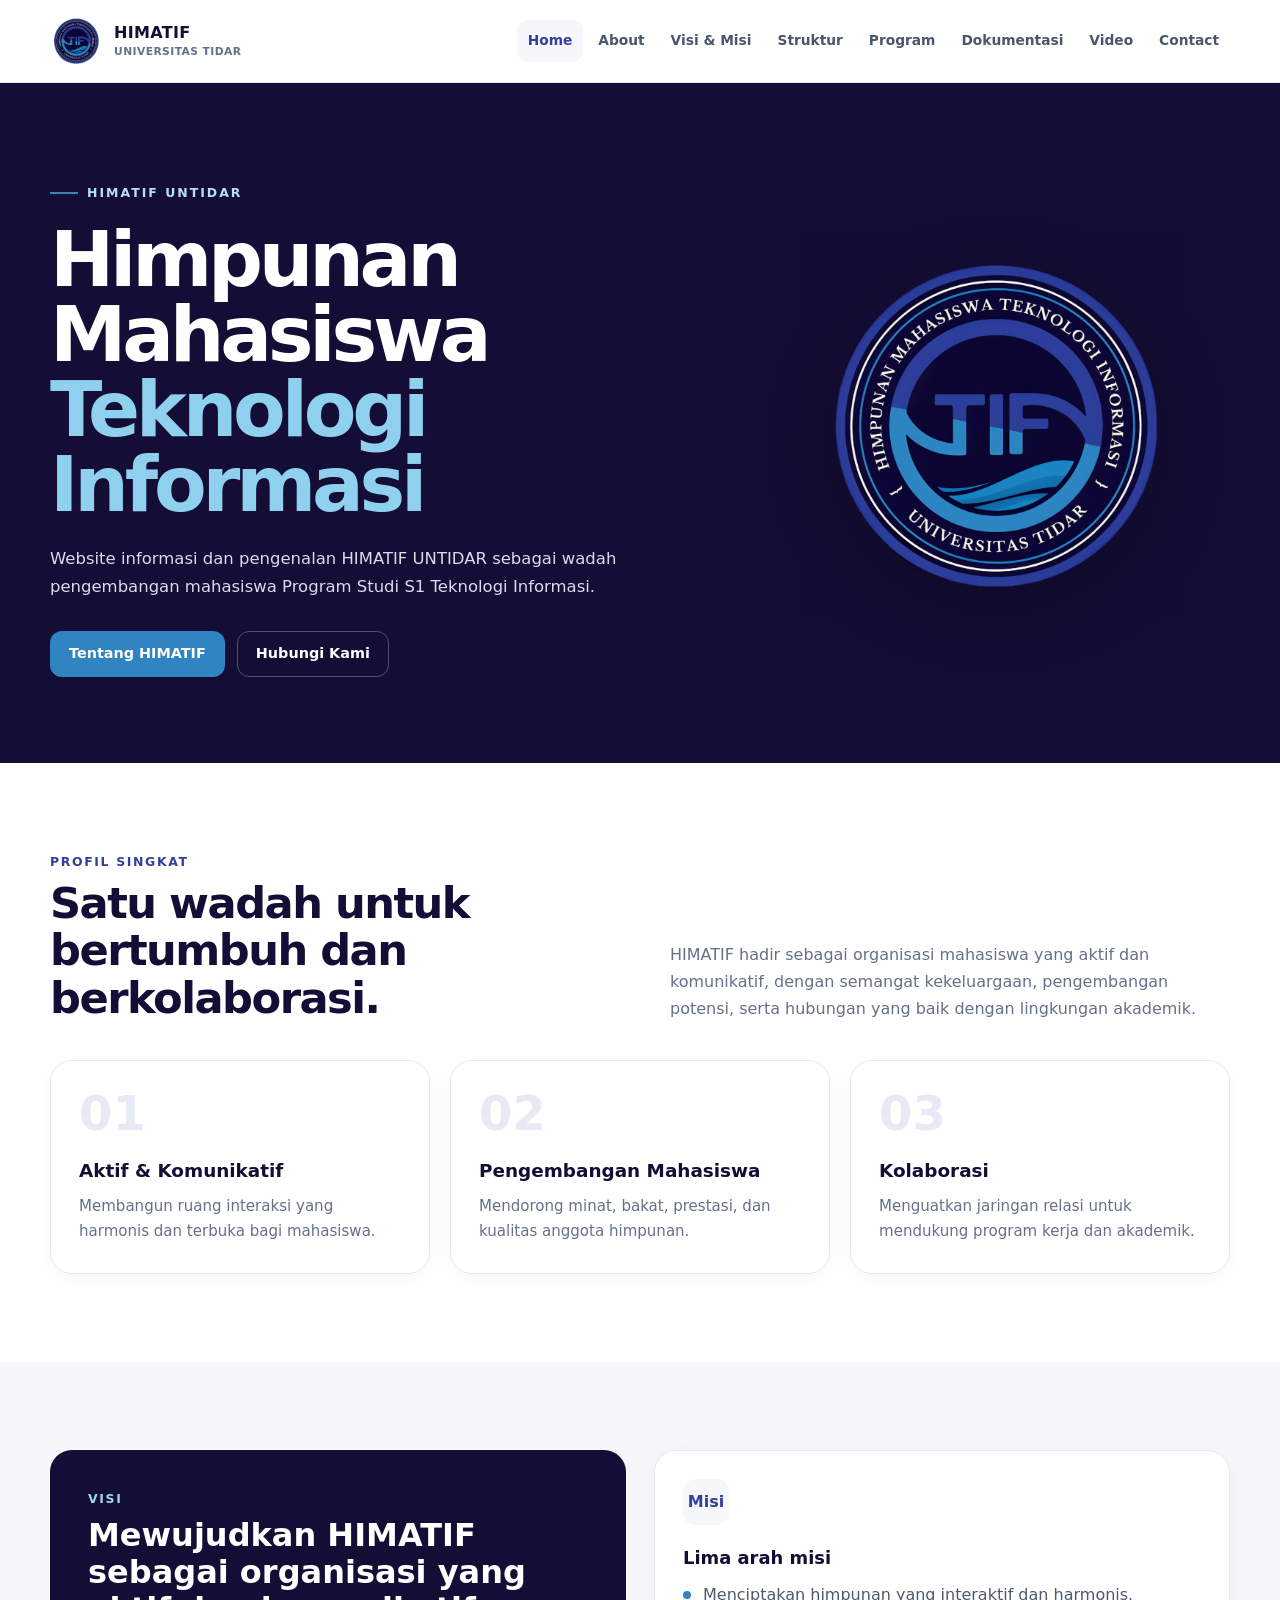
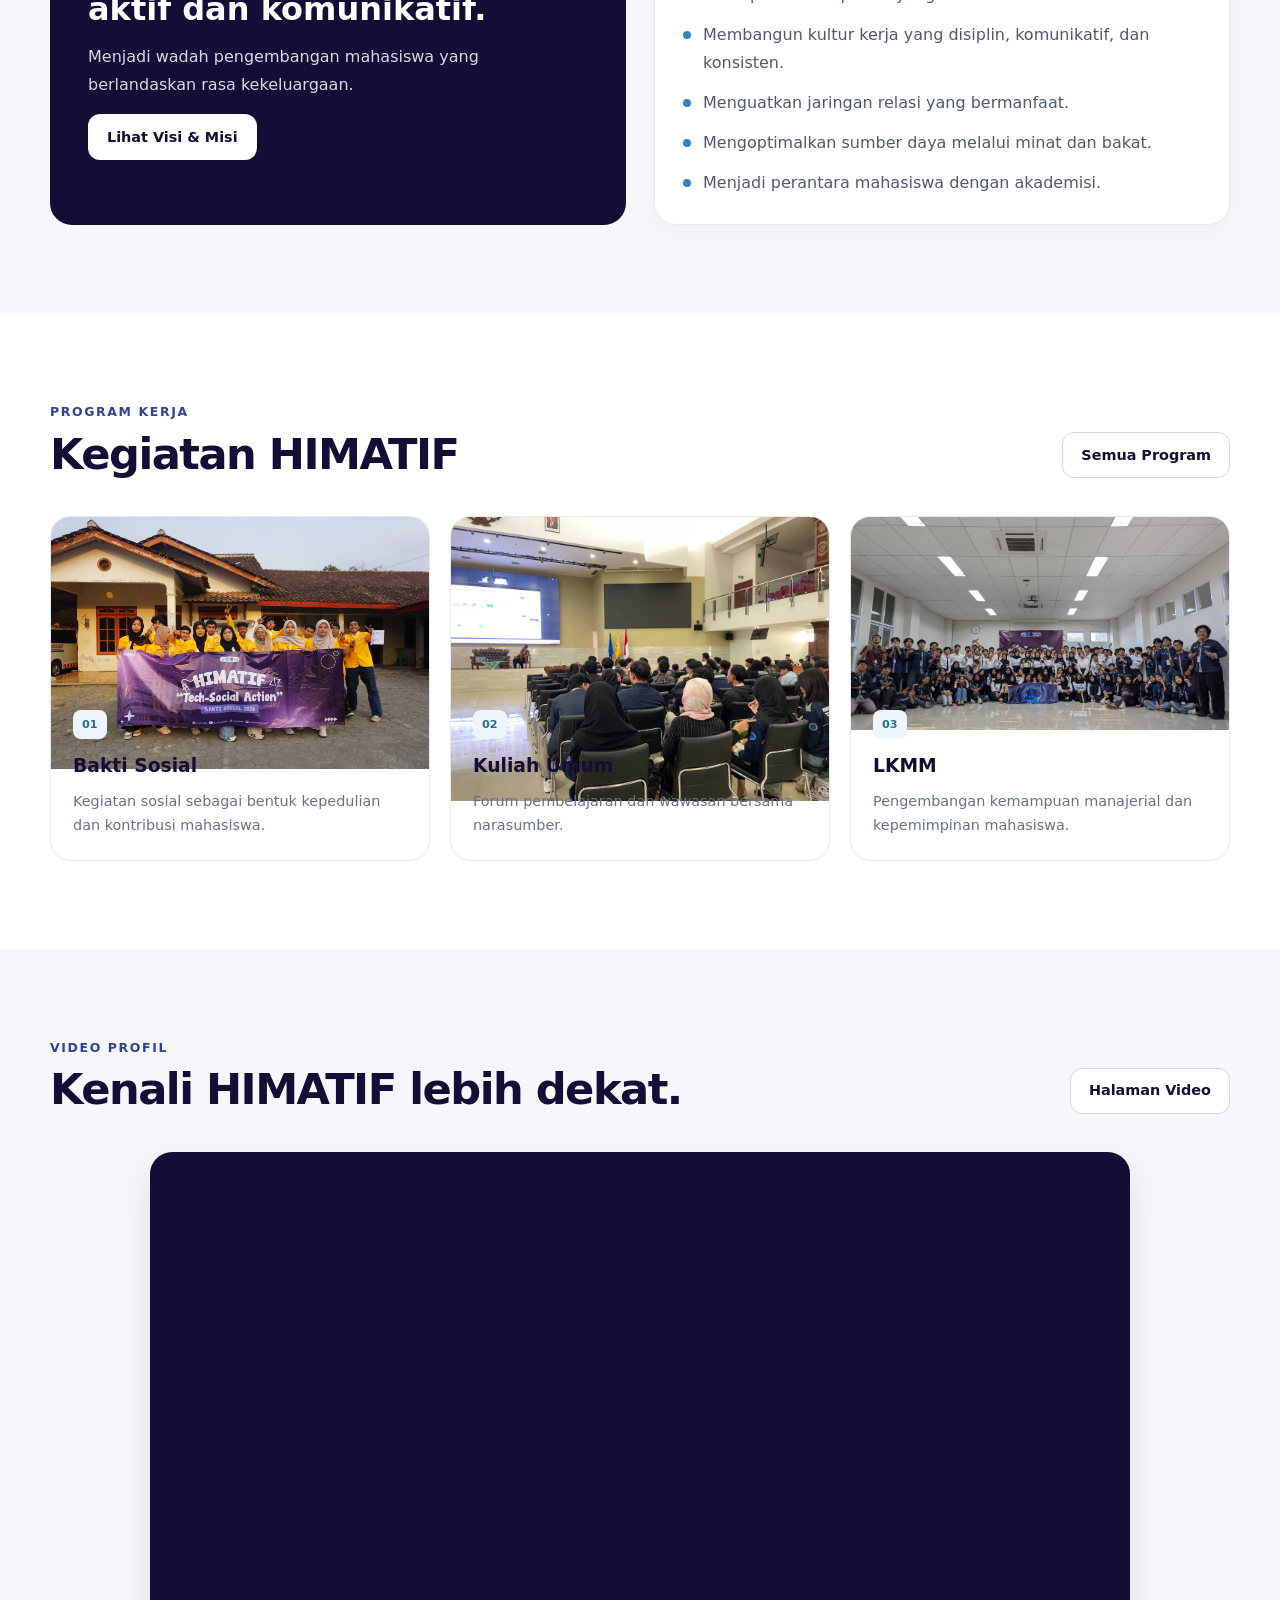
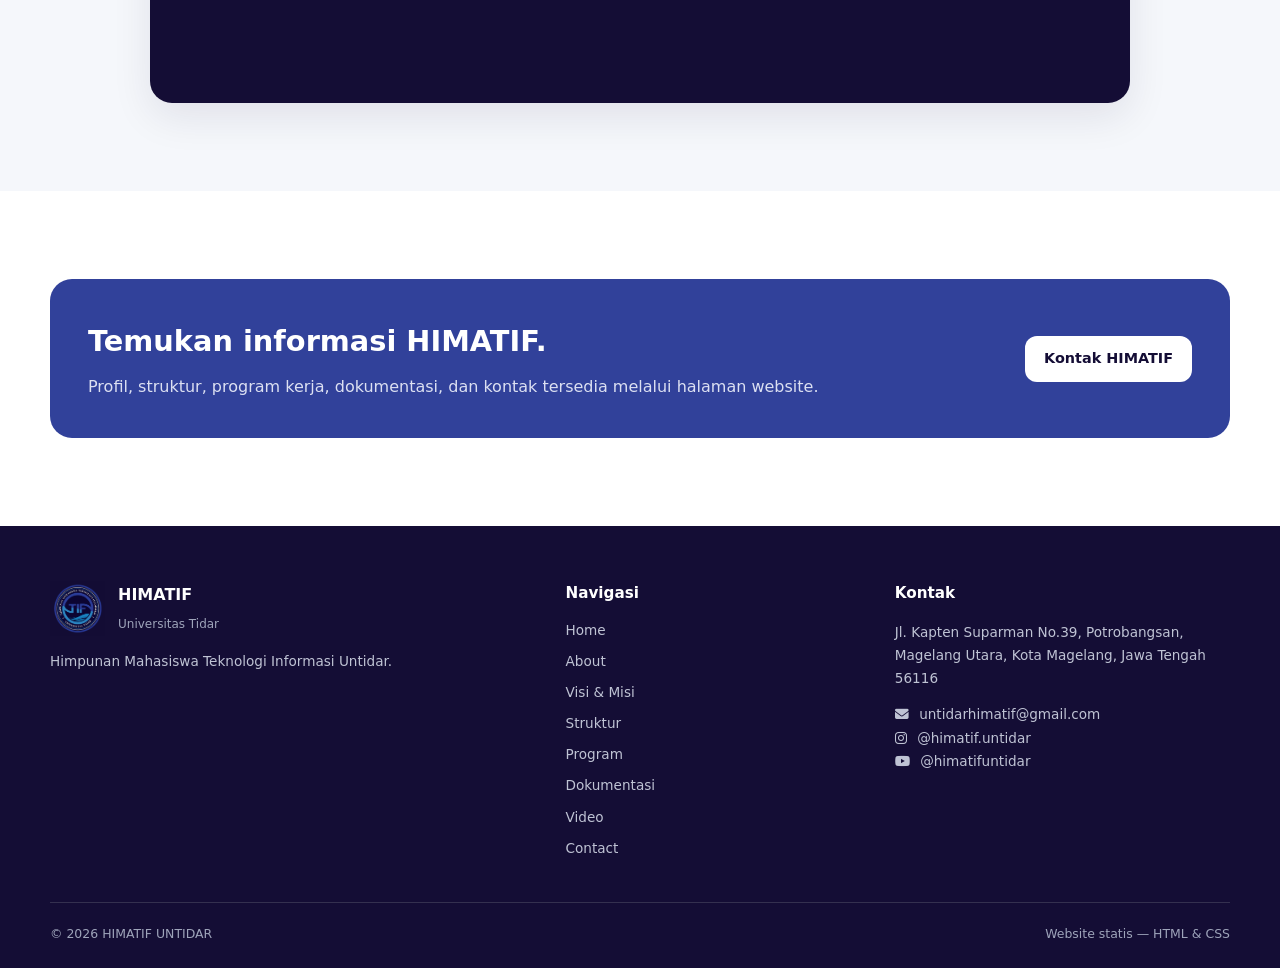
==== commit 0d898fe0: "fix image" ====
--- a/index.html
+++ b/index.html
@@ -169,7 +169,7 @@
             </article>
             <article class="program-card">
               <div class="thumb">
-                <img src="assets/img/LKMM.JPG" alt="" />
+                <img src="assets/img/LKMM.jpg" alt="" />
               </div>
               <div class="content">
                 <span class="tag">03</span>
